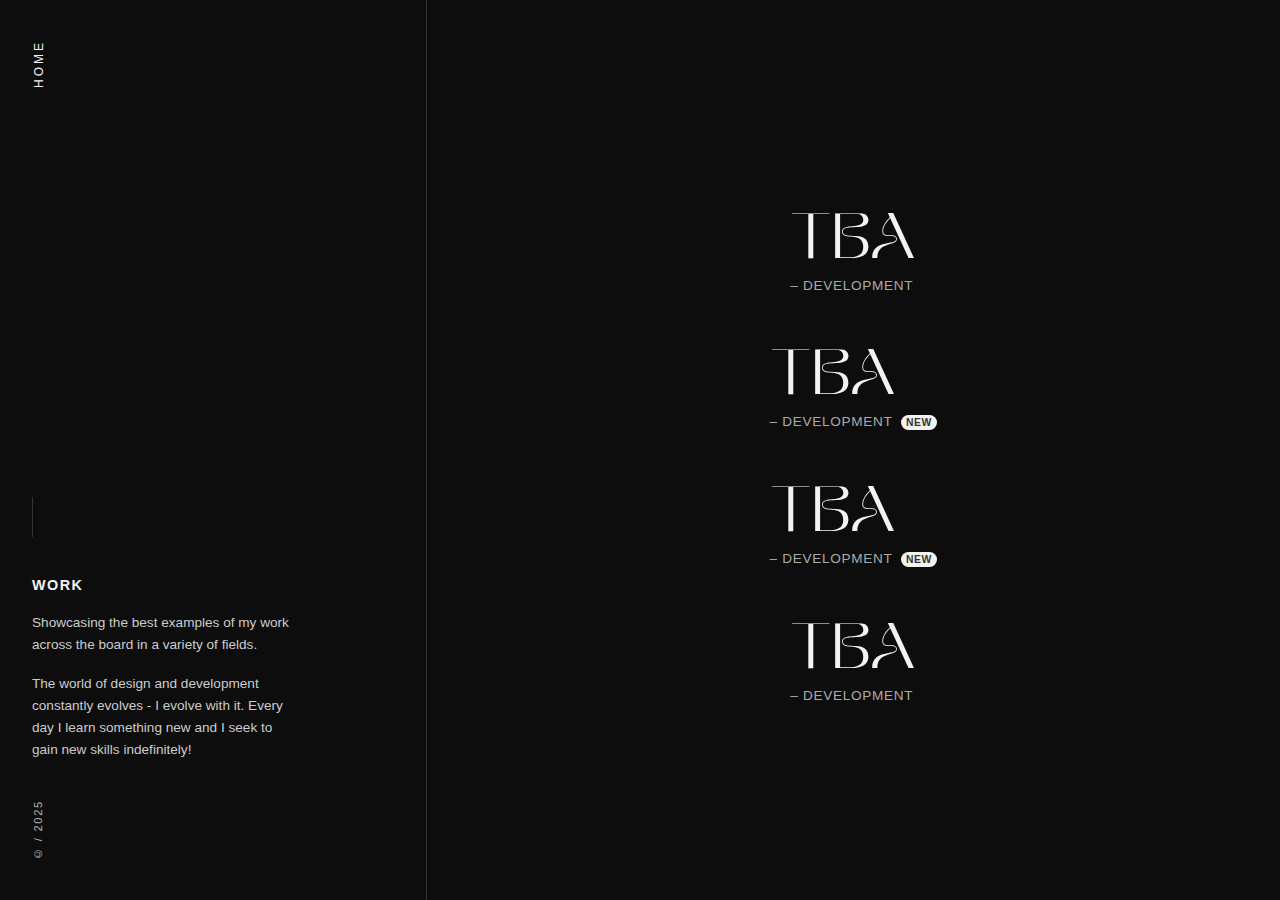
==== work.html @ 1dfea67f "Initial commit" ====
<!DOCTYPE html>
<html lang="en">
<head>
  <meta charset="UTF-8" />
  <meta name="viewport" content="width=device-width, initial-scale=1.0" />
  <title>Work – Kirsten Danica</title>
  <link rel="stylesheet" href="styles.css" />
</head>
<body class="dark">
  <main class="grid">
    <!-- LEFT SIDE -->
    <aside class="left">
      <div class="socials">
        <span>HOME</span>
      </div>

      <div class="bio">
        <div class="vertical-line"></div>
        <div>
          <h3>WORK</h3>
          <p>Showcasing the best examples of my work across the board in a variety of fields.</p>
          <br>
          <p>The world of design and development constantly evolves - I evolve with it. Every day I learn something new and I seek to gain new skills indefinitely!</p>
        </div>
        <small class="copyright">© / 2025</small>
      </div>
    </aside>

    <!-- RIGHT SIDE -->
    <section class="right work-list">
      <div class="work-entry">
        <h2>TBA</h2>
        <p class="tag">– Development</p>
      </div>
      <div class="work-entry">
        <h2>TBA</h2>
        <p class="tag">– Development <span class="pill">NEW</span></p>
      </div>
      <div class="work-entry">
        <h2>TBA</h2>
        <p class="tag">– Development <span class="pill">NEW</span></p>
      </div>
      <div class="work-entry">
        <h2>TBA</h2>
        <p class="tag">– Development</p>
      </div>
    </section>
  </main>
</body>
</html>
---- styles.css ----
* {
    margin: 0;
    padding: 0;
    box-sizing: border-box;
}

@font-face {
    font-family: 'Ragifa';
    src: url('ragifa.otf') format('opentype');
}

@font-face {
    font-family: 'Kaldera';
    src: url('PS-Kaldera-Regular.otf') format('opentype');
}

@font-face {
    font-family: 'Ellaine';
    src: url('Ellaine\ -\ Demo.ttf') format('truetype');
}

body {
    font-family: 'Inter', sans-serif;
    background: #f4f3f2;
    color: #333;
}

.grid {
    display: grid;
    grid-template-columns: 1fr 2fr;
    min-height: 100vh;
}

.left {
    display: flex;
    flex-direction: column;
    justify-content: space-between;
    padding: 2.5rem 2rem;
    border-right: 1px solid #333;
}

.socials {
    writing-mode: vertical-rl;
    transform: rotate(180deg);
    font-weight: 500;
    letter-spacing: 0.25em;
    font-size: 0.75rem;
    display: flex;
    gap: 1rem;
}

.bio {
    display: flex;
    flex-direction: column;
    gap: 2.5rem;
    align-items: flex-start;
}

.vertical-line {
    width: 1px;
    height: 40px;
    background-color: #333;
}

.bio h2 {
    font-family: 'Ellaine', serif;
    font-size: 2rem;
    letter-spacing: 0.01em;
    font-weight: 500;
    margin-bottom: 1rem;
}

.bio p {
    font-size: 0.9rem;
    line-height: 1.7;
    max-width: 260px;
}

.bio a {
    text-decoration: underline;
    color: inherit;
}

.bio .copyright {
    writing-mode: vertical-rl;
    transform: rotate(180deg);
    font-size: 0.7rem;
    letter-spacing: 0.15em;
    opacity: 0.7;
}

.right {
    display: flex;
    align-items: center;
    justify-content: center;
}

.nav-wrapper {
    display: flex;
    flex-direction: column;
    justify-content: center;
    align-items: flex-start;
}

.main-nav {
    display: flex;
    flex-direction: column;
    gap: 2.2rem;
}

.main-nav a {
    font-family: 'Kaldera', serif;
    font-size: 7rem;
    font-weight: normal;
    color: #333;
    text-decoration: none;
    transition: all 0.3s ease;
}

.main-nav a:hover {
    transform: translateX(10px);
    color: #857e6e;
    font-style: italic;
}

@media (max-width: 768px) {
    .grid {
        grid-template-columns: 1fr;
    }

    .left {
        flex-direction: row;
        justify-content: space-between;
        padding: 1.5rem;
        border-right: none;
        border-bottom: 1px solid #333;
    }

    .right {
        padding: 3rem 1rem;
    }

    .main-nav a {
        font-size: 2.5rem;
    }

    .nav-wrapper {
        align-items: center;
    }
}

/*--WORK--*/

body.dark {
    background-color: #0e0d0d;
    color: #f4f3f2;
  }
  
  /* Adjust left section for dark mode */
  .dark .bio h3 {
    font-family: 'Inter', sans-serif;
    font-size: 0.9rem;
    letter-spacing: 0.1em;
    margin-bottom: 1.2rem;
    color: #f4f3f2;
  }
  
  .dark .bio p {
    color: #ccc;
    font-size: 0.85rem;
    line-height: 1.6;
  }
  
  .work-list {
    display: flex;
    flex-direction: column;
    justify-content: center;
    gap: 2.5rem;
  }
  
  .work-entry h2 {
    font-family: 'Kaldera', serif;
    font-size: 4rem;
    font-weight: normal;
    letter-spacing: 0;
    margin-bottom: 0.3rem;
  }
  
  .tag {
    font-size: 0.85rem;
    text-transform: uppercase;
    color: #aaa;
    letter-spacing: 0.05em;
  }
  
  .pill {
    display: inline-block;
    background: #f4f3f2;
    color: #333;
    font-size: 0.65rem;
    font-weight: 600;
    padding: 0.2em 0.5em;
    margin-left: 0.4em;
    border-radius: 12px;
    letter-spacing: 0.05em;
  }
  
  /* Responsive tweaks */
  @media (max-width: 768px) {
    .work-entry h2 {
      font-size: 2.5rem;
    }
  }
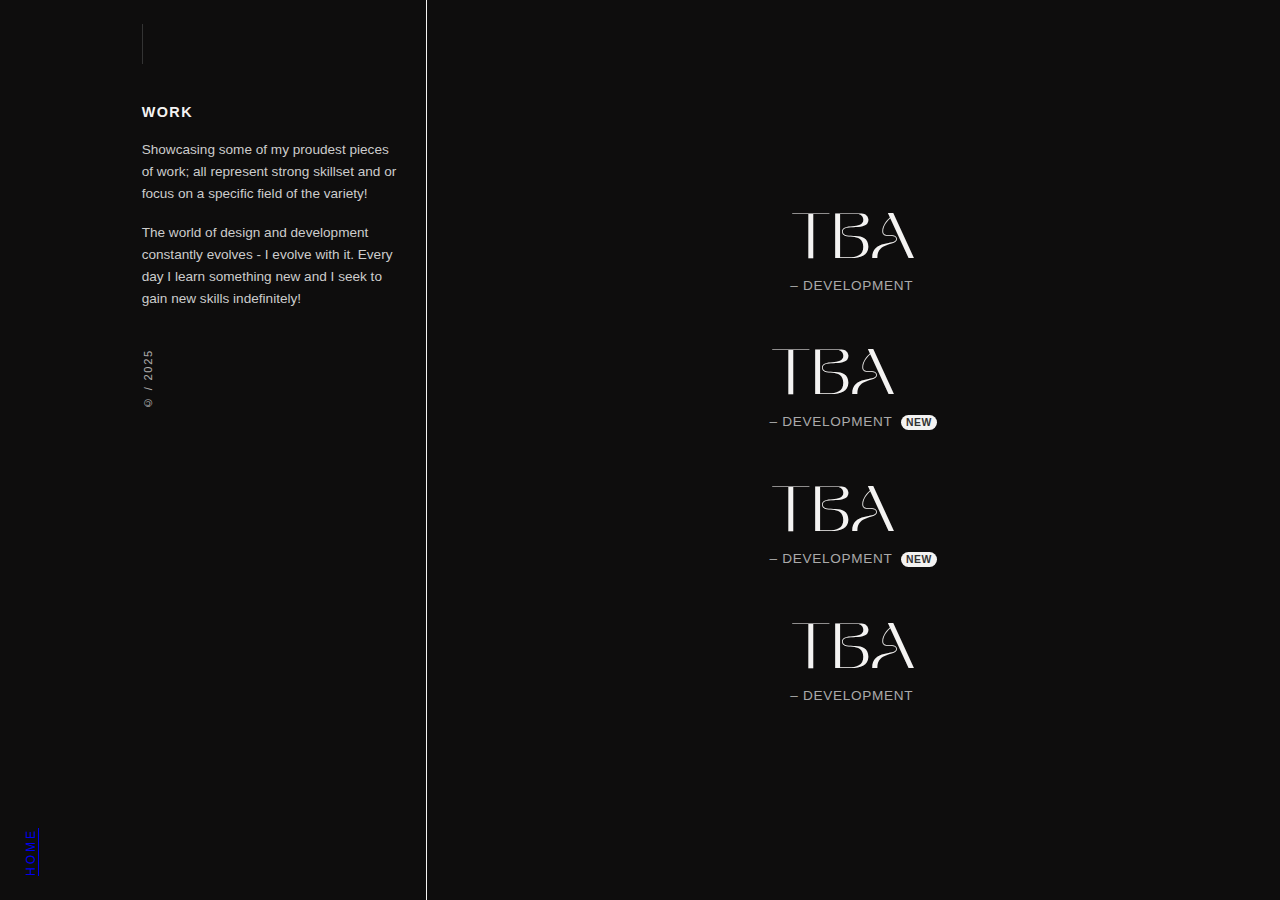
==== commit 6eb64daa: "feat: Modify dark mode border to ensure responsive mobile UI" ====
--- a/work.html
+++ b/work.html
@@ -11,14 +11,14 @@
     <!-- LEFT SIDE -->
     <aside class="left">
       <div class="socials">
-        <span>HOME</span>
+        <a href="index.html">HOME</a>
       </div>
-
+    
       <div class="bio">
         <div class="vertical-line"></div>
         <div>
           <h3>WORK</h3>
-          <p>Showcasing the best examples of my work across the board in a variety of fields.</p>
+          <p>Showcasing some of my proudest pieces of work; all represent strong skillset and or focus on a specific field of the variety!</p>
           <br>
           <p>The world of design and development constantly evolves - I evolve with it. Every day I learn something new and I seek to gain new skills indefinitely!</p>
         </div>
--- a/styles.css
+++ b/styles.css
@@ -2,11 +2,6 @@
     margin: 0;
     padding: 0;
     box-sizing: border-box;
-}
-
-@font-face {
-    font-family: 'Ragifa';
-    src: url('ragifa.otf') format('opentype');
 }
 
 @font-face {
@@ -61,6 +56,12 @@
     height: 40px;
     background-color: #333;
 }
+
+.vertical-divider {
+    width: 1px;
+    height: 40px;
+    background-color: #333;
+  }
 
 .bio h2 {
     font-family: 'Ellaine', serif;
@@ -155,8 +156,17 @@
     background-color: #0e0d0d;
     color: #f4f3f2;
   }
-  
-  /* Adjust left section for dark mode */
+
+  .dark .left {
+    display: flex;
+    flex-direction: row;
+    justify-content: space-between;
+    padding: 1.5rem;
+    border-bottom: none;
+    border-right: none; 
+    border-right: 1px solid #f4f3f2;
+  }
+  
   .dark .bio h3 {
     font-family: 'Inter', sans-serif;
     font-size: 0.9rem;
@@ -205,10 +215,17 @@
     letter-spacing: 0.05em;
   }
   
-  /* Responsive tweaks */
+  /* RESPONSIVE */
   @media (max-width: 768px) {
     .work-entry h2 {
       font-size: 2.5rem;
     }
-  }
-  
+    .dark .left {
+        flex-direction: row;
+        justify-content: space-between;
+        padding: 1.5rem;
+        border-right: none;
+        border-bottom: 1px solid #f4f3f2;
+    }
+  }
+  
